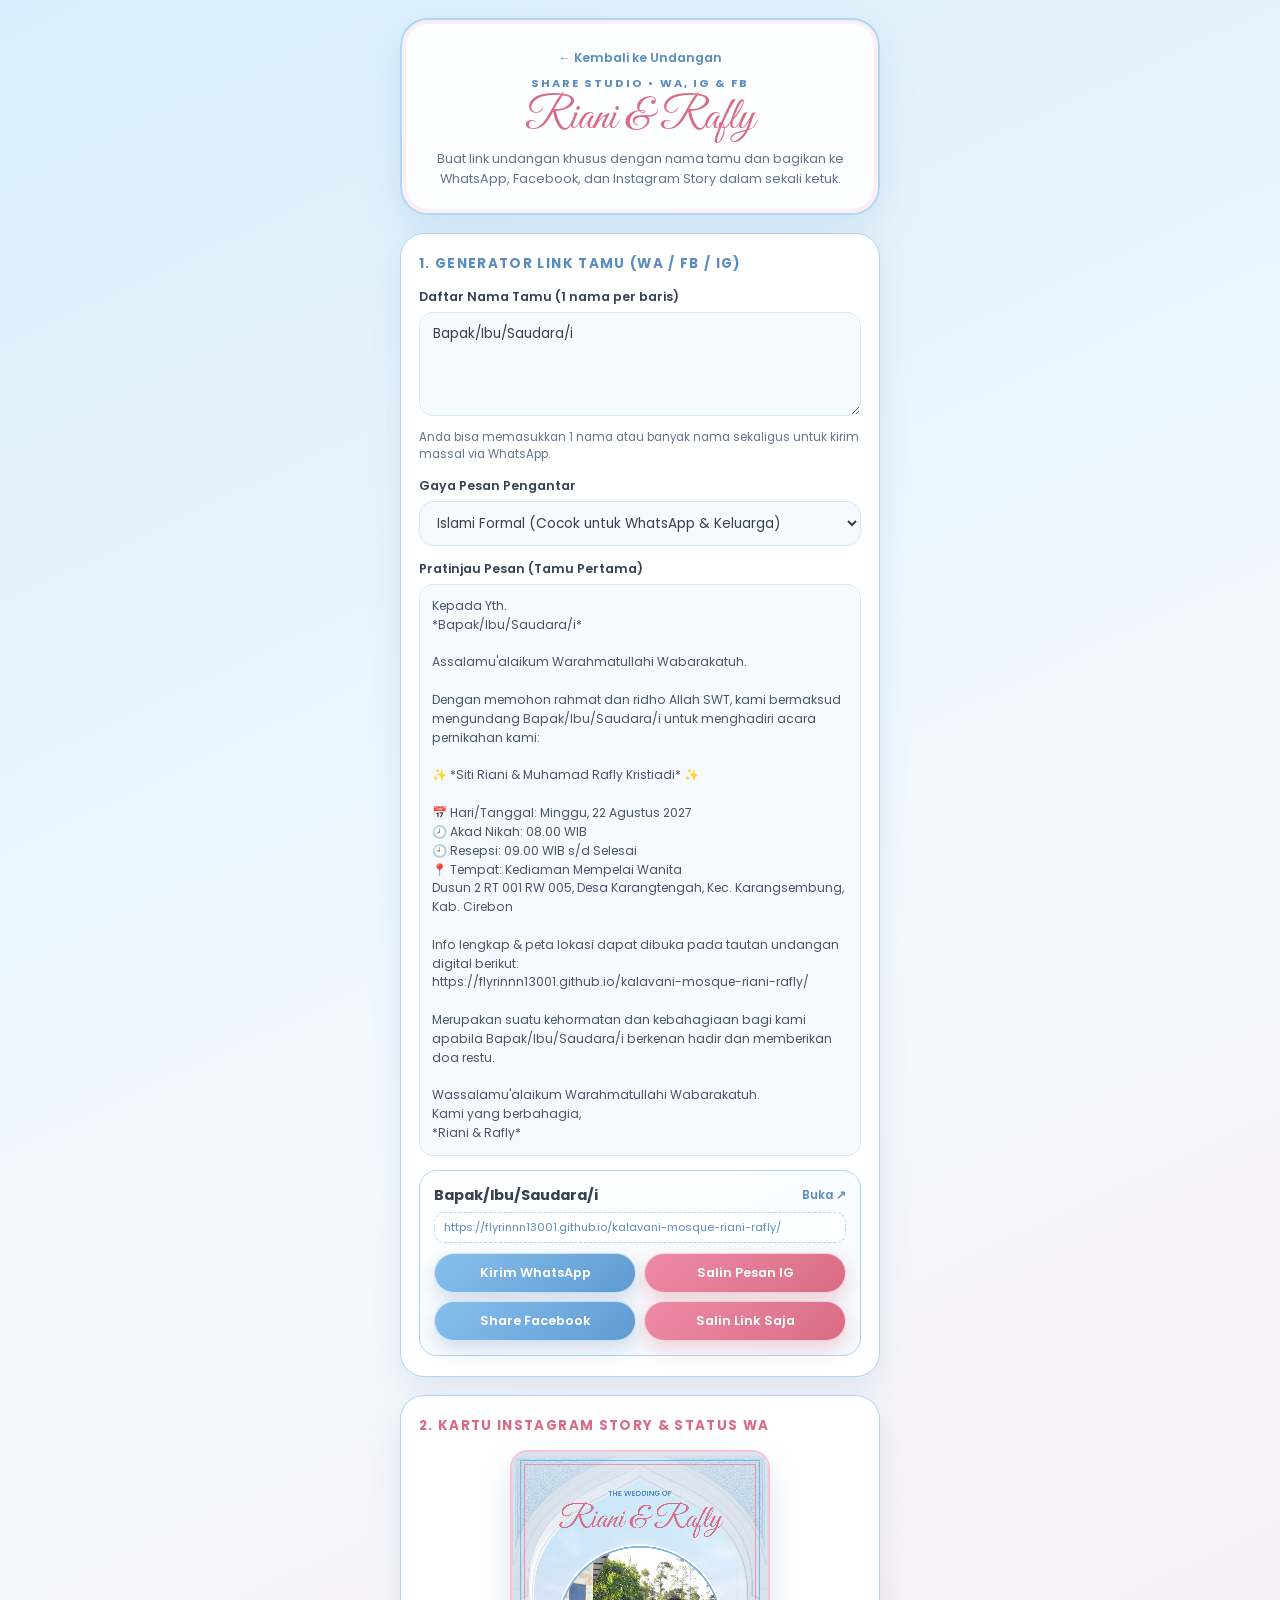
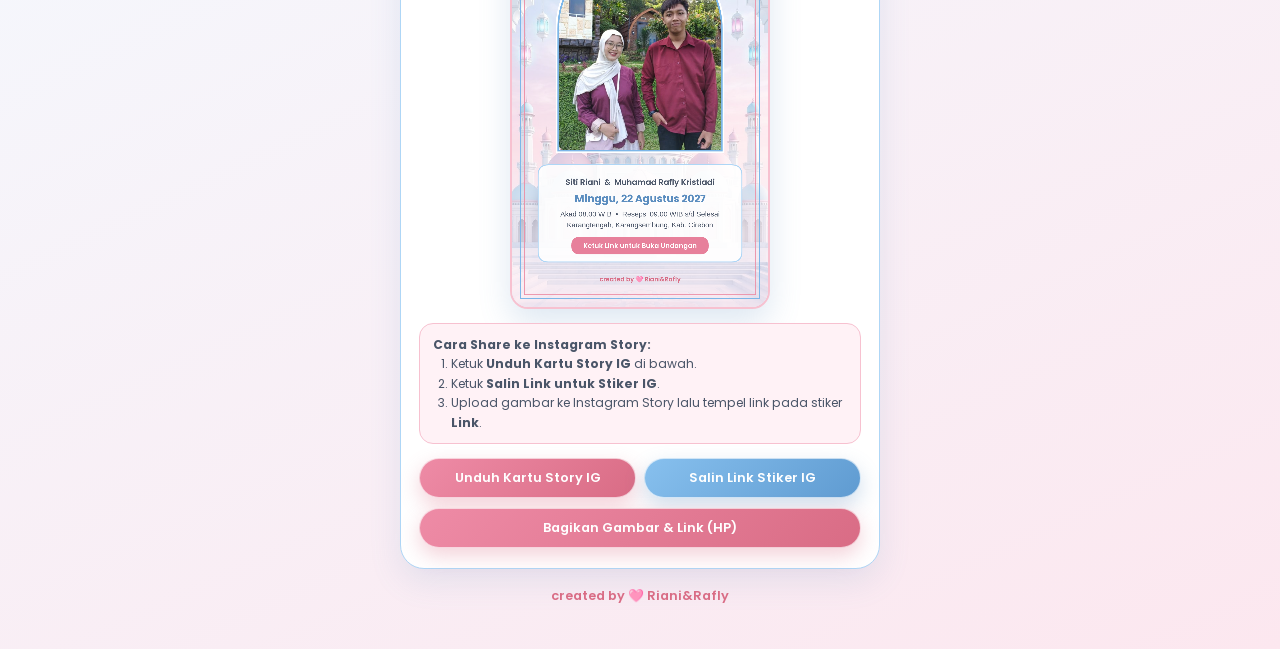
==== share.html @ 72f0a736 "Deploy Kalavani 3D Mosque Pink & Light Blue wedding invitation for Riani & Rafly with WA, IG & FB sh" ====
<!DOCTYPE html>
<html lang="id">
<head>
  <meta charset="UTF-8" />
  <meta name="viewport" content="width=device-width, initial-scale=1.0, viewport-fit=cover" />
  <meta name="theme-color" content="#AED6F6" />
  <title>Bagikan Undangan — Riani &amp; Rafly</title>
  <meta name="description" content="Generator link undangan tamu &amp; kartu Instagram Story untuk pernikahan Siti Riani &amp; Muhamad Rafly Kristiadi." />

  <meta property="og:type" content="website" />
  <meta property="og:locale" content="id_ID" />
  <meta property="og:url" content="https://flyrinnn13001.github.io/kalavani-mosque-riani-rafly/share.html" />
  <meta property="og:title" content="The Wedding of Riani &amp; Rafly — 22 Agustus 2027" />
  <meta property="og:description" content="Undangan Pernikahan Digital Siti Riani &amp; Muhamad Rafly Kristiadi." />
  <meta property="og:image" content="https://flyrinnn13001.github.io/kalavani-mosque-riani-rafly/assets/og-share.jpg" />
  <meta property="og:image:width" content="1200" />
  <meta property="og:image:height" content="630" />

  <link rel="preconnect" href="https://fonts.googleapis.com" />
  <link rel="preconnect" href="https://fonts.gstatic.com" crossorigin />
  <link href="https://fonts.googleapis.com/css2?family=Great+Vibes&family=Poppins:wght@400;500;600;700&display=swap" rel="stylesheet" />

  <style>
    :root {
      --pink-deep: #D96C85;
      --pink-primary: #E7809B;
      --pink-pastel: #F7C1D0;
      --pink-soft: #FFF2F6;
      --blue-deep: #5B8DBF;
      --blue-primary: #74B0E4;
      --blue-pastel: #AED6F6;
      --blue-soft: #F1F8FE;
      --white: #FFFFFF;
      --slate: #4A5568;
      --slate-dark: #374151;
      --slate-muted: #64748B;
    }

    *, *::before, *::after { box-sizing: border-box; margin: 0; padding: 0; }

    body {
      font-family: 'Poppins', sans-serif;
      color: var(--slate);
      background: linear-gradient(155deg, #D9EEFC 0%, #F4F9FE 48%, #FCE7EF 100%);
      min-height: 100dvh;
      padding: 18px 14px 44px;
    }

    .wrap {
      max-width: 480px;
      margin: 0 auto;
    }

    .hero-card {
      background: rgba(255, 255, 255, 0.92);
      border-radius: 28px;
      border: 2px solid var(--blue-pastel);
      box-shadow: 0 16px 40px rgba(91, 141, 191, 0.16), inset 0 0 0 4px rgba(247, 193, 208, 0.28);
      padding: 24px 20px;
      margin-bottom: 18px;
      text-align: center;
    }

    .back-link {
      display: inline-flex;
      align-items: center;
      gap: 6px;
      font-size: 0.78rem;
      font-weight: 600;
      color: var(--blue-deep);
      text-decoration: none;
      margin-bottom: 8px;
    }

    .eyebrow {
      font-size: 0.7rem;
      font-weight: 700;
      letter-spacing: 0.18em;
      text-transform: uppercase;
      color: var(--blue-deep);
    }

    .title-script {
      font-family: 'Great Vibes', cursive;
      font-size: 2.75rem;
      color: var(--pink-deep);
      font-weight: 400;
      line-height: 1.12;
      margin: 2px 0 6px;
    }

    .subtitle {
      font-size: 0.8rem;
      color: var(--slate-muted);
      line-height: 1.55;
    }

    .panel {
      background: var(--white);
      border-radius: 24px;
      border: 1.5px solid var(--blue-pastel);
      box-shadow: 0 12px 32px rgba(91, 141, 191, 0.14);
      padding: 20px 18px;
      margin-bottom: 18px;
    }

    .panel-title {
      font-size: 0.84rem;
      font-weight: 700;
      color: var(--blue-deep);
      text-transform: uppercase;
      letter-spacing: 0.1em;
      margin-bottom: 14px;
      display: flex;
      align-items: center;
      gap: 8px;
    }

    .panel-title.pink { color: var(--pink-deep); }

    label {
      display: block;
      font-size: 0.78rem;
      font-weight: 600;
      color: var(--slate-dark);
      margin-bottom: 6px;
    }

    textarea, select, input {
      width: 100%;
      font-family: inherit;
      font-size: 0.85rem;
      color: var(--slate-dark);
      background: #F6FAFE;
      border: 1.5px solid #D4EAFB;
      border-radius: 14px;
      padding: 11px 13px;
      margin-bottom: 14px;
    }

    textarea:focus, select:focus, input:focus {
      outline: none;
      border-color: var(--pink-primary);
      background: var(--white);
      box-shadow: 0 0 0 3px rgba(247, 193, 208, 0.4);
    }

    .hint {
      font-size: 0.72rem;
      color: var(--slate-muted);
      margin-top: -8px;
      margin-bottom: 14px;
    }

    .btn-pill {
      display: inline-flex;
      align-items: center;
      justify-content: center;
      gap: 7px;
      padding: 10px 16px;
      border-radius: 999px;
      border: 1.5px solid rgba(255, 255, 255, 0.65);
      font-family: inherit;
      font-size: 0.8rem;
      font-weight: 600;
      color: var(--white);
      cursor: pointer;
      text-decoration: none;
      transition: transform 0.2s ease, box-shadow 0.2s ease;
    }

    .btn-pill:active { transform: scale(0.96); }

    .btn-pink {
      background: linear-gradient(135deg, #EE8BA6, #D96C85);
      box-shadow: 0 8px 20px rgba(217, 108, 133, 0.3);
    }

    .btn-blue {
      background: linear-gradient(135deg, #87C0EE, #5F9BD1);
      box-shadow: 0 8px 20px rgba(91, 141, 191, 0.28);
    }

    .btn-full { width: 100%; }

    .guest-list {
      display: flex;
      flex-direction: column;
      gap: 12px;
      margin-top: 14px;
    }

    .guest-item {
      background: linear-gradient(150deg, #FFFFFF, #F5FAFF);
      border: 1.5px solid var(--blue-pastel);
      border-radius: 18px;
      padding: 14px;
    }

    .guest-item:nth-child(even) {
      background: linear-gradient(150deg, #FFFFFF, #FFF4F8);
      border-color: var(--pink-pastel);
    }

    .guest-item-head {
      display: flex;
      align-items: center;
      justify-content: space-between;
      gap: 8px;
      margin-bottom: 6px;
    }

    .guest-item-name {
      font-size: 0.92rem;
      font-weight: 700;
      color: var(--slate-dark);
    }

    .guest-item-url {
      font-size: 0.7rem;
      color: var(--blue-deep);
      word-break: break-all;
      background: rgba(255, 255, 255, 0.85);
      border: 1px dashed var(--blue-pastel);
      border-radius: 10px;
      padding: 6px 9px;
      margin-bottom: 10px;
    }

    .action-grid {
      display: grid;
      grid-template-columns: repeat(2, 1fr);
      gap: 8px;
    }

    .preview-msg {
      font-size: 0.76rem;
      line-height: 1.55;
      white-space: pre-wrap;
      background: #F6FAFE;
      border: 1px solid #D4EAFB;
      border-radius: 14px;
      padding: 12px;
      color: var(--slate);
      margin-bottom: 12px;
    }

    /* Instagram Story 9:16 Preview */
    .story-canvas-wrap {
      width: 100%;
      max-width: 260px;
      margin: 0 auto 14px;
      border-radius: 18px;
      overflow: hidden;
      border: 2px solid var(--pink-pastel);
      box-shadow: 0 14px 32px rgba(91, 141, 191, 0.2);
      background: #EAF4FD;
    }

    #story-canvas {
      width: 100%;
      height: auto;
      display: block;
    }

    .ig-steps {
      font-size: 0.76rem;
      line-height: 1.6;
      color: var(--slate);
      background: var(--pink-soft);
      border: 1px solid var(--pink-pastel);
      border-radius: 14px;
      padding: 11px 13px;
      margin-bottom: 14px;
    }

    .ig-steps ol { padding-left: 18px; }

    .toast {
      position: fixed;
      bottom: 24px;
      left: 50%;
      transform: translateX(-50%) translateY(16px);
      background: rgba(255, 255, 255, 0.97);
      border: 1.5px solid var(--pink-pastel);
      color: var(--pink-deep);
      font-size: 0.82rem;
      font-weight: 600;
      padding: 10px 20px;
      border-radius: 999px;
      box-shadow: 0 10px 28px rgba(91, 141, 191, 0.22);
      opacity: 0;
      pointer-events: none;
      transition: all 0.26s ease;
      z-index: 99;
      text-align: center;
      max-width: 90vw;
    }

    .toast.show { opacity: 1; transform: translateX(-50%) translateY(0); }

    .watermark {
      text-align: center;
      font-size: 0.8rem;
      font-weight: 600;
      color: var(--pink-deep);
      margin-top: 8px;
    }
  </style>
</head>
<body>
  <div class="wrap">
    <header class="hero-card">
      <a href="index.html" class="back-link">&larr; Kembali ke Undangan</a>
      <p class="eyebrow">Share Studio • WA, IG &amp; FB</p>
      <h1 class="title-script">Riani &amp; Rafly</h1>
      <p class="subtitle">Buat link undangan khusus dengan nama tamu dan bagikan ke WhatsApp, Facebook, dan Instagram Story dalam sekali ketuk.</p>
    </header>

    <!-- 1. GUEST LINK & MESSAGE GENERATOR (WA / FB / IG DM) -->
    <section class="panel">
      <h2 class="panel-title">1. Generator Link Tamu (WA / FB / IG)</h2>

      <label for="guest-names">Daftar Nama Tamu (1 nama per baris)</label>
      <textarea id="guest-names" rows="4" placeholder="Contoh:&#10;Bapak Ahmad &amp; Keluarga&#10;Sahabat SMA Riani&#10;Kak Budi &amp; Partner">Bapak/Ibu/Saudara/i</textarea>
      <p class="hint">Anda bisa memasukkan 1 nama atau banyak nama sekaligus untuk kirim massal via WhatsApp.</p>

      <label for="msg-template">Gaya Pesan Pengantar</label>
      <select id="msg-template">
        <option value="islami">Islami Formal (Cocok untuk WhatsApp &amp; Keluarga)</option>
        <option value="santai">Santai &amp; Hangat (Cocok untuk Sahabat / Teman)</option>
        <option value="sosmed">Ringkas (Cocok untuk Facebook &amp; Bio/DM Instagram)</option>
      </select>

      <label>Pratinjau Pesan (Tamu Pertama)</label>
      <div id="preview-msg" class="preview-msg"></div>

      <div id="guest-list" class="guest-list"></div>
    </section>

    <!-- 2. INSTAGRAM STORY / WA STATUS 1080x1920 CARD MAKER -->
    <section class="panel">
      <h2 class="panel-title pink">2. Kartu Instagram Story &amp; Status WA</h2>

      <div class="story-canvas-wrap">
        <canvas id="story-canvas" width="1080" height="1920"></canvas>
      </div>

      <div class="ig-steps">
        <strong>Cara Share ke Instagram Story:</strong>
        <ol>
          <li>Ketuk <strong>Unduh Kartu Story IG</strong> di bawah.</li>
          <li>Ketuk <strong>Salin Link untuk Stiker IG</strong>.</li>
          <li>Upload gambar ke Instagram Story lalu tempel link pada stiker <strong>Link</strong>.</li>
        </ol>
      </div>

      <div class="action-grid">
        <button id="btn-download-story" class="btn-pill btn-pink" type="button">Unduh Kartu Story IG</button>
        <button id="btn-copy-ig-link" class="btn-pill btn-blue" type="button">Salin Link Stiker IG</button>
      </div>
      <div style="margin-top:10px;">
        <button id="btn-native-share-story" class="btn-pill btn-pink btn-full" type="button">Bagikan Gambar &amp; Link (HP)</button>
      </div>
    </section>

    <p class="watermark">created by &#x1FA77; Riani&amp;Rafly</p>
  </div>

  <div id="toast" class="toast" role="status" aria-live="polite"></div>

  <script>
    (function () {
      'use strict';

      var BASE_URL = 'https://flyrinnn13001.github.io/kalavani-mosque-riani-rafly/';
      var namesEl = document.getElementById('guest-names');
      var tplEl = document.getElementById('msg-template');
      var previewEl = document.getElementById('preview-msg');
      var listEl = document.getElementById('guest-list');
      var toastEl = document.getElementById('toast');
      var toastTimer = null;

      function showToast(msg) {
        toastEl.textContent = msg;
        toastEl.classList.add('show');
        clearTimeout(toastTimer);
        toastTimer = setTimeout(function () { toastEl.classList.remove('show'); }, 2500);
      }

      function copyText(text) {
        if (navigator.clipboard && window.isSecureContext) {
          return navigator.clipboard.writeText(text);
        }
        return new Promise(function (resolve) {
          var ta = document.createElement('textarea');
          ta.value = text;
          ta.style.position = 'fixed';
          ta.style.top = '-9999px';
          document.body.appendChild(ta);
          ta.select();
          document.execCommand('copy');
          document.body.removeChild(ta);
          resolve();
        });
      }

      function buildGuestUrl(name) {
        var trimmed = (name || '').trim();
        if (!trimmed || trimmed === 'Bapak/Ibu/Saudara/i') return BASE_URL;
        return BASE_URL + '?to=' + encodeURIComponent(trimmed);
      }

      function buildMessage(name, mode) {
        var display = (name || 'Bapak/Ibu/Saudara/i').trim();
        var url = buildGuestUrl(display);

        if (mode === 'santai') {
          return (
            'Halo ' + display + '! ✨\n\n' +
            'Dengan penuh kebahagiaan, kami ingin berbagi kabar baik tentang hari pernikahan kami:\n\n' +
            '🩷 *Riani & Rafly* 🩵\n' +
            '📅 Minggu, 22 Agustus 2027\n' +
            '🕗 Akad: 08.00 WIB | Resepsi: 09.00 WIB s/d Selesai\n' +
            '📍 Kediaman Mempelai Wanita, Karangtengah, Karangsembung, Kab. Cirebon\n\n' +
            'Cek undangan digitalnya di sini ya:\n' + url + '\n\n' +
            'Doa dan kehadiranmu sangat berarti untuk kami! 🤍'
          );
        }

        if (mode === 'sosmed') {
          return (
            '✨ The Wedding of Riani & Rafly ✨\n' +
            'Siti Riani & Muhamad Rafly Kristiadi\n' +
            '📅 Minggu, 22 Agustus 2027 • Cirebon\n\n' +
            'Mohon doa restu untuk langkah baru kami 🩷🩵\n' +
            'Buka undangan digital:\n' + url + '\n\n' +
            '#TheWeddingOfRianiRafly #RianiRafly2027 #UndanganPernikahanDigital'
          );
        }

        return (
          'Kepada Yth.\n*' + display + '*\n\n' +
          'Assalamu\'alaikum Warahmatullahi Wabarakatuh.\n\n' +
          'Dengan memohon rahmat dan ridho Allah SWT, kami bermaksud mengundang Bapak/Ibu/Saudara/i untuk menghadiri acara pernikahan kami:\n\n' +
          '✨ *Siti Riani & Muhamad Rafly Kristiadi* ✨\n\n' +
          '📅 Hari/Tanggal: Minggu, 22 Agustus 2027\n' +
          '🕗 Akad Nikah: 08.00 WIB\n' +
          '🕘 Resepsi: 09.00 WIB s/d Selesai\n' +
          '📍 Tempat: Kediaman Mempelai Wanita\n' +
          'Dusun 2 RT 001 RW 005, Desa Karangtengah, Kec. Karangsembung, Kab. Cirebon\n\n' +
          'Info lengkap & peta lokasi dapat dibuka pada tautan undangan digital berikut:\n' +
          url + '\n\n' +
          'Merupakan suatu kehormatan dan kebahagiaan bagi kami apabila Bapak/Ibu/Saudara/i berkenan hadir dan memberikan doa restu.\n\n' +
          'Wassalamu\'alaikum Warahmatullahi Wabarakatuh.\n' +
          'Kami yang berbahagia,\n*Riani & Rafly*'
        );
      }

      function renderGuests() {
        var rawLines = (namesEl.value || '').split(/\r?\n/).map(function (s) { return s.trim(); }).filter(Boolean);
        var guests = rawLines.length ? rawLines : ['Bapak/Ibu/Saudara/i'];
        var mode = tplEl.value;

        previewEl.textContent = buildMessage(guests[0], mode);
        listEl.innerHTML = '';

        guests.forEach(function (guest) {
          var url = buildGuestUrl(guest);
          var msg = buildMessage(guest, mode);

          var card = document.createElement('div');
          card.className = 'guest-item';

          var head = document.createElement('div');
          head.className = 'guest-item-head';
          var nameSpan = document.createElement('span');
          nameSpan.className = 'guest-item-name';
          nameSpan.textContent = guest;
          var openLink = document.createElement('a');
          openLink.href = url;
          openLink.target = '_blank';
          openLink.rel = 'noopener noreferrer';
          openLink.style.cssText = 'font-size:0.72rem;font-weight:600;color:#5B8DBF;text-decoration:none;';
          openLink.textContent = 'Buka ↗';
          head.appendChild(nameSpan);
          head.appendChild(openLink);

          var urlBox = document.createElement('div');
          urlBox.className = 'guest-item-url';
          urlBox.textContent = url;

          var grid = document.createElement('div');
          grid.className = 'action-grid';

          // WhatsApp
          var waBtn = document.createElement('a');
          waBtn.className = 'btn-pill btn-blue';
          waBtn.href = 'https://wa.me/?text=' + encodeURIComponent(msg);
          waBtn.target = '_blank';
          waBtn.rel = 'noopener noreferrer';
          waBtn.textContent = 'Kirim WhatsApp';

          // Facebook
          var fbBtn = document.createElement('a');
          fbBtn.className = 'btn-pill btn-blue';
          fbBtn.href = 'https://www.facebook.com/sharer/sharer.php?u=' + encodeURIComponent(url) + '&quote=' + encodeURIComponent('The Wedding of Riani & Rafly — 22 Agustus 2027');
          fbBtn.target = '_blank';
          fbBtn.rel = 'noopener noreferrer';
          fbBtn.textContent = 'Share Facebook';

          // Instagram DM / Caption
          var igBtn = document.createElement('button');
          igBtn.type = 'button';
          igBtn.className = 'btn-pill btn-pink';
          igBtn.textContent = 'Salin Pesan IG';
          igBtn.addEventListener('click', function () {
            copyText(msg).then(function () {
              showToast('Pesan & link untuk ' + guest + ' disalin! Tempel di DM/Story IG');
            });
          });

          // Copy URL only
          var copyBtn = document.createElement('button');
          copyBtn.type = 'button';
          copyBtn.className = 'btn-pill btn-pink';
          copyBtn.textContent = 'Salin Link Saja';
          copyBtn.addEventListener('click', function () {
            copyText(url).then(function () {
              showToast('Link undangan disalin!');
            });
          });

          grid.appendChild(waBtn);
          grid.appendChild(igBtn);
          grid.appendChild(fbBtn);
          grid.appendChild(copyBtn);

          card.appendChild(head);
          card.appendChild(urlBox);
          card.appendChild(grid);
          listEl.appendChild(card);
        });
      }

      /* --------------------------------------------------------------------
         1080x1920 INSTAGRAM STORY CARD CANVAS RENDERER (ZERO GOLD)
         -------------------------------------------------------------------- */
      var canvas = document.getElementById('story-canvas');
      var ctx = canvas.getContext('2d');

      function loadImage(src) {
        return new Promise(function (resolve, reject) {
          var img = new Image();
          img.crossOrigin = 'anonymous';
          img.onload = function () { resolve(img); };
          img.onerror = reject;
          img.src = src;
        });
      }

      function drawRoundedRect(c, x, y, w, h, r) {
        c.beginPath();
        c.moveTo(x + r, y);
        c.lineTo(x + w - r, y);
        c.quadraticCurveTo(x + w, y, x + w, y + r);
        c.lineTo(x + w, y + h - r);
        c.quadraticCurveTo(x + w, y + h, x + w - r, y + h);
        c.lineTo(x + r, y + h);
        c.quadraticCurveTo(x, y + h, x, y + h - r);
        c.lineTo(x, y + r);
        c.quadraticCurveTo(x, y, x + r, y);
        c.closePath();
      }

      function renderStoryCanvas() {
        Promise.all([
          loadImage('assets/mosque/facade-main.jpg'),
          loadImage('assets/photos/couple-mempelai.jpg')
        ]).then(function (imgs) {
          var bg = imgs[0];
          var couple = imgs[1];
          var W = 1080, H = 1920;

          // 1. Background 3D pastel mosque facade
          ctx.drawImage(bg, 0, 0, W, H);

          // 2. Soft dreamy pastel veil
          var grad = ctx.createLinearGradient(0, 0, 0, H);
          grad.addColorStop(0, 'rgba(235, 246, 254, 0.72)');
          grad.addColorStop(0.45, 'rgba(255, 255, 255, 0.28)');
          grad.addColorStop(1, 'rgba(253, 234, 241, 0.85)');
          ctx.fillStyle = grad;
          ctx.fillRect(0, 0, W, H);

          // 3. Double outer frame (Light Blue & Pastel Pink)
          ctx.strokeStyle = '#7CB6E8';
          ctx.lineWidth = 6;
          ctx.strokeRect(36, 36, W - 72, H - 72);
          ctx.strokeStyle = '#EC8EA6';
          ctx.lineWidth = 3;
          ctx.strokeRect(52, 52, W - 104, H - 104);

          // 4. Header Typography
          ctx.textAlign = 'center';
          ctx.fillStyle = '#5B8DBF';
          ctx.font = '600 32px Poppins, sans-serif';
          ctx.fillText('THE WEDDING OF', W / 2, 185);

          ctx.fillStyle = '#D96C85';
          ctx.font = '400 132px "Great Vibes", Georgia, serif';
          ctx.fillText('Riani & Rafly', W / 2, 315);

          // 5. Arch Photo Frame in Center
          var px = 195, py = 400, pw = 690, ph = 860;
          ctx.save();
          ctx.beginPath();
          ctx.arc(px + pw / 2, py + pw / 2, pw / 2, Math.PI, 0, false);
          ctx.lineTo(px + pw, py + ph);
          ctx.lineTo(px, py + ph);
          ctx.closePath();

          ctx.lineWidth = 22;
          ctx.strokeStyle = '#FFFFFF';
          ctx.stroke();

          ctx.clip();
          // Draw couple centered cleanly inside arch
          ctx.drawImage(couple, px - 15, py - 35, pw + 30, (pw + 30) * (1024 / 768));
          ctx.restore();

          // Double pastel arch outlines
          ctx.beginPath();
          ctx.arc(px + pw / 2, py + pw / 2, pw / 2, Math.PI, 0, false);
          ctx.lineTo(px + pw, py + ph);
          ctx.lineTo(px, py + ph);
          ctx.closePath();
          ctx.lineWidth = 7;
          ctx.strokeStyle = '#7CB6E8';
          ctx.stroke();

          // 6. Bottom Frosted Date & Venue Card
          drawRoundedRect(ctx, 110, 1320, 860, 410, 44);
          ctx.fillStyle = 'rgba(255, 255, 255, 0.90)';
          ctx.fill();
          ctx.lineWidth = 4;
          ctx.strokeStyle = '#AED6F6';
          ctx.stroke();

          ctx.fillStyle = '#4A5568';
          ctx.font = '600 34px Poppins, sans-serif';
          ctx.fillText('Siti Riani  &  Muhamad Rafly Kristiadi', W / 2, 1405);

          ctx.fillStyle = '#5B8DBF';
          ctx.font = '700 44px Poppins, sans-serif';
          ctx.fillText('Minggu, 22 Agustus 2027', W / 2, 1478);

          ctx.fillStyle = '#4A5568';
          ctx.font = '500 30px Poppins, sans-serif';
          ctx.fillText('Akad 08.00 WIB  •  Resepsi 09.00 WIB s/d Selesai', W / 2, 1538);
          ctx.fillText('Karangtengah, Karangsembung, Kab. Cirebon', W / 2, 1584);

          // Pink CTA pill cue for IG Link Sticker
          drawRoundedRect(ctx, 250, 1624, 580, 74, 37);
          ctx.fillStyle = '#E7809B';
          ctx.fill();
          ctx.fillStyle = '#FFFFFF';
          ctx.font = '600 28px Poppins, sans-serif';
          ctx.fillText('Ketuk Link untuk Buka Undangan', W / 2, 1671);

          // Watermark
          ctx.fillStyle = '#D96C85';
          ctx.font = '600 26px Poppins, sans-serif';
          ctx.fillText('created by 🩷 Riani&Rafly', W / 2, 1812);
        }).catch(function () {
          // Graceful no-op if images still loading
        });
      }

      document.getElementById('btn-download-story').addEventListener('click', function () {
        var link = document.createElement('a');
        link.download = 'Story-IG-Riani-Rafly-2027.png';
        link.href = canvas.toDataURL('image/png');
        link.click();
        showToast('Kartu Story IG (1080×1920) diunduh!');
      });

      document.getElementById('btn-copy-ig-link').addEventListener('click', function () {
        copyText(BASE_URL).then(function () {
          showToast('Link undangan disalin! Tempel pada Stiker Link Instagram');
        });
      });

      document.getElementById('btn-native-share-story').addEventListener('click', function () {
        if (!navigator.share) {
          copyText(BASE_URL).then(function () {
            showToast('Browser desktop tidak mendukung share file langsung. Link disalin!');
          });
          return;
        }
        canvas.toBlob(function (blob) {
          var file = new File([blob], 'Undangan-Riani-Rafly.png', { type: 'image/png' });
          var payload = {
            title: 'The Wedding of Riani & Rafly',
            text: 'Undangan Pernikahan Siti Riani & Muhamad Rafly Kristiadi — 22 Agustus 2027\n' + BASE_URL,
            url: BASE_URL
          };
          if (navigator.canShare && navigator.canShare({ files: [file] })) {
            payload.files = [file];
          }
          navigator.share(payload).catch(function () {});
        }, 'image/png');
      });

      namesEl.addEventListener('input', renderGuests);
      tplEl.addEventListener('change', renderGuests);

      renderGuests();
      if (document.fonts && document.fonts.ready) {
        document.fonts.ready.then(renderStoryCanvas);
      } else {
        window.addEventListener('load', renderStoryCanvas);
      }
    })();
  </script>
</body>
</html>
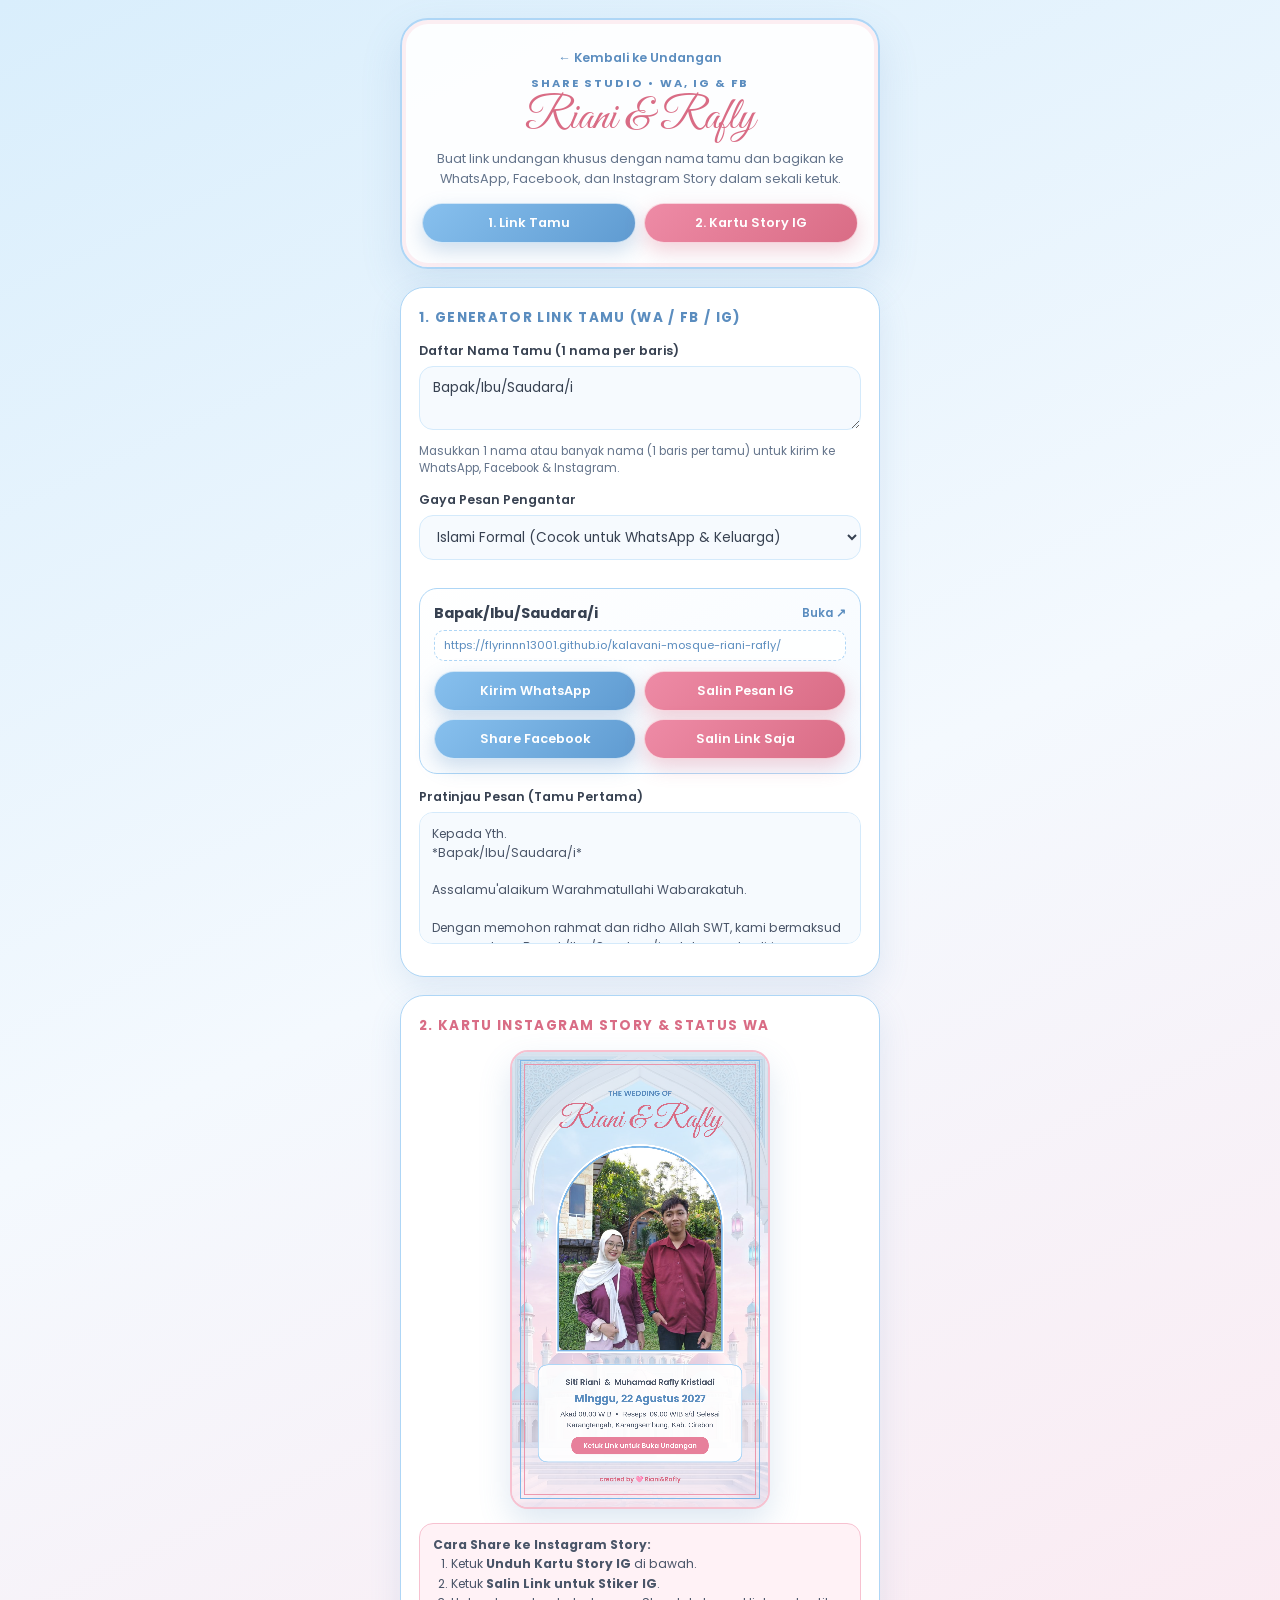
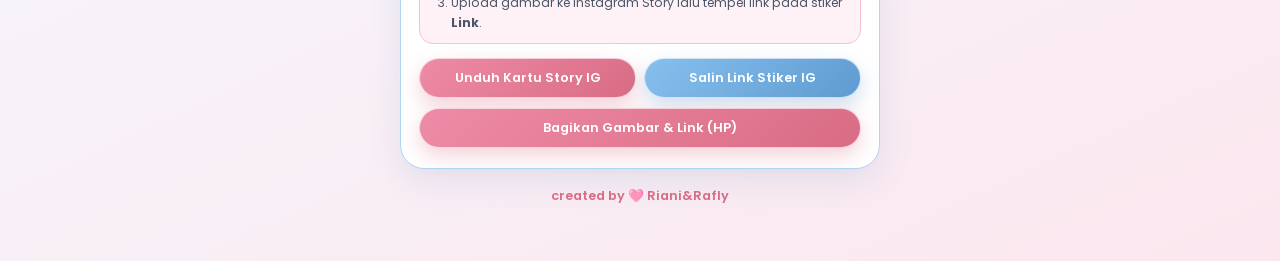
==== commit a263a88b: "Fix scroll lock, overflow-x clip, GSAP pin responsiveness, and share.html layout" ====
--- a/share.html
+++ b/share.html
@@ -38,12 +38,30 @@
 
     *, *::before, *::after { box-sizing: border-box; margin: 0; padding: 0; }
 
+    html {
+      height: auto;
+      overflow-x: hidden;
+      overflow-y: auto;
+      scroll-behavior: smooth;
+    }
+
     body {
       font-family: 'Poppins', sans-serif;
       color: var(--slate);
       background: linear-gradient(155deg, #D9EEFC 0%, #F4F9FE 48%, #FCE7EF 100%);
-      min-height: 100dvh;
-      padding: 18px 14px 44px;
+      min-height: 100vh;
+      height: auto;
+      overflow-x: hidden;
+      overflow-y: visible;
+      -webkit-overflow-scrolling: touch;
+      padding: 18px 14px 56px;
+    }
+
+    .quick-nav {
+      display: grid;
+      grid-template-columns: 1fr 1fr;
+      gap: 8px;
+      margin-top: 14px;
     }
 
     .wrap {
@@ -243,6 +261,8 @@
       padding: 12px;
       color: var(--slate);
       margin-bottom: 12px;
+      max-height: 132px;
+      overflow-y: auto;
     }
 
     /* Instagram Story 9:16 Preview */
@@ -315,15 +335,19 @@
       <p class="eyebrow">Share Studio • WA, IG &amp; FB</p>
       <h1 class="title-script">Riani &amp; Rafly</h1>
       <p class="subtitle">Buat link undangan khusus dengan nama tamu dan bagikan ke WhatsApp, Facebook, dan Instagram Story dalam sekali ketuk.</p>
+      <div class="quick-nav">
+        <a href="#bagian-tamu" class="btn-pill btn-blue">1. Link Tamu</a>
+        <a href="#bagian-story" class="btn-pill btn-pink">2. Kartu Story IG</a>
+      </div>
     </header>
 
     <!-- 1. GUEST LINK & MESSAGE GENERATOR (WA / FB / IG DM) -->
-    <section class="panel">
+    <section id="bagian-tamu" class="panel">
       <h2 class="panel-title">1. Generator Link Tamu (WA / FB / IG)</h2>
 
       <label for="guest-names">Daftar Nama Tamu (1 nama per baris)</label>
-      <textarea id="guest-names" rows="4" placeholder="Contoh:&#10;Bapak Ahmad &amp; Keluarga&#10;Sahabat SMA Riani&#10;Kak Budi &amp; Partner">Bapak/Ibu/Saudara/i</textarea>
-      <p class="hint">Anda bisa memasukkan 1 nama atau banyak nama sekaligus untuk kirim massal via WhatsApp.</p>
+      <textarea id="guest-names" rows="2" placeholder="Contoh:&#10;Bapak Ahmad &amp; Keluarga&#10;Sahabat SMA Riani&#10;Kak Budi &amp; Partner">Bapak/Ibu/Saudara/i</textarea>
+      <p class="hint">Masukkan 1 nama atau banyak nama (1 baris per tamu) untuk kirim ke WhatsApp, Facebook &amp; Instagram.</p>
 
       <label for="msg-template">Gaya Pesan Pengantar</label>
       <select id="msg-template">
@@ -332,14 +356,14 @@
         <option value="sosmed">Ringkas (Cocok untuk Facebook &amp; Bio/DM Instagram)</option>
       </select>
 
-      <label>Pratinjau Pesan (Tamu Pertama)</label>
+      <div id="guest-list" class="guest-list"></div>
+
+      <label style="margin-top:14px;">Pratinjau Pesan (Tamu Pertama)</label>
       <div id="preview-msg" class="preview-msg"></div>
-
-      <div id="guest-list" class="guest-list"></div>
     </section>
 
     <!-- 2. INSTAGRAM STORY / WA STATUS 1080x1920 CARD MAKER -->
-    <section class="panel">
+    <section id="bagian-story" class="panel">
       <h2 class="panel-title pink">2. Kartu Instagram Story &amp; Status WA</h2>
 
       <div class="story-canvas-wrap">
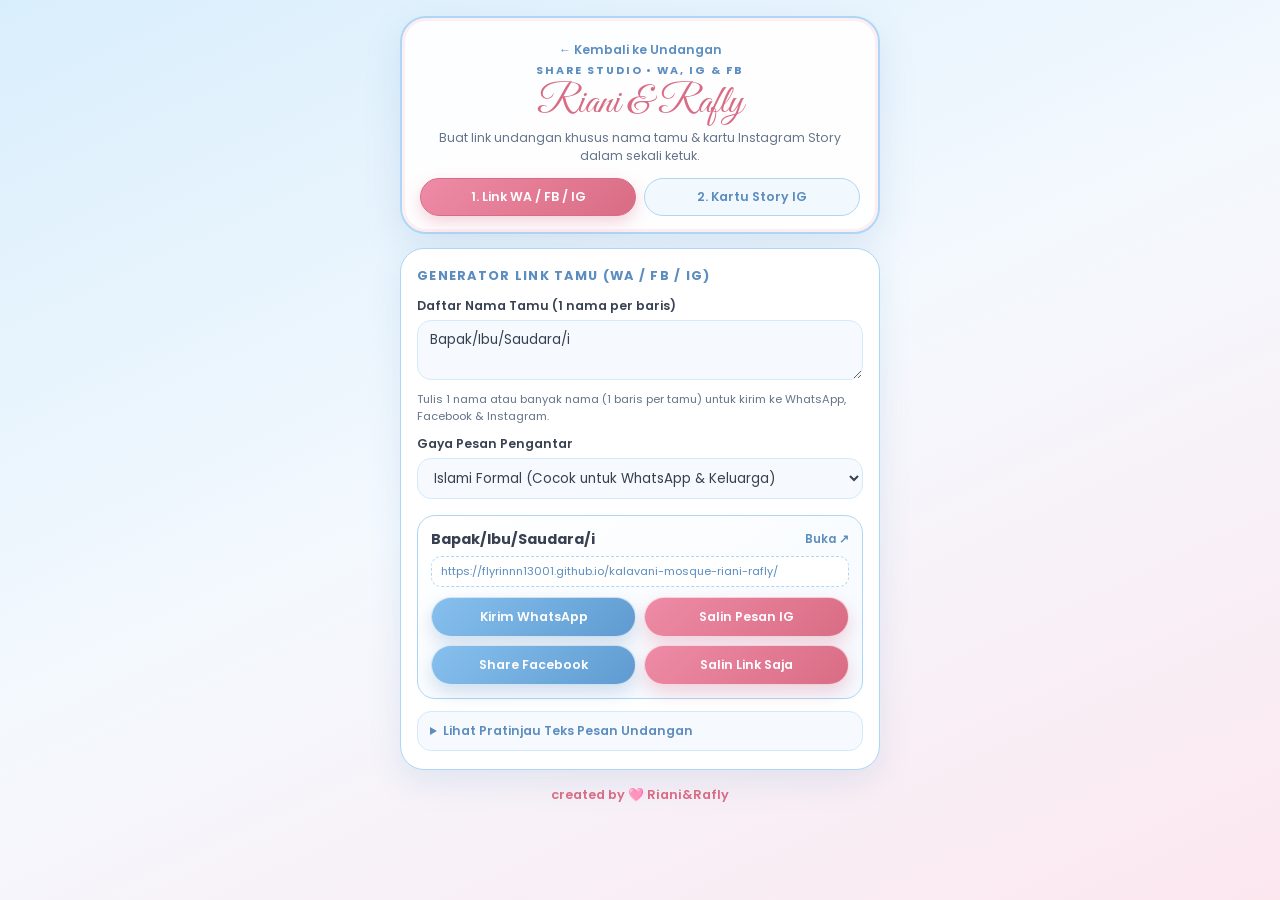
==== commit 56442759: "Remove dual html/body overflow-x trap and add instant 2-tab UI on share.html" ====
--- a/share.html
+++ b/share.html
@@ -38,10 +38,9 @@
 
     *, *::before, *::after { box-sizing: border-box; margin: 0; padding: 0; }
 
+    /* Pure native scrolling — NEVER dual overflow-x:hidden on html+body */
     html {
-      height: auto;
-      overflow-x: hidden;
-      overflow-y: auto;
+      overflow-y: scroll;
       scroll-behavior: smooth;
     }
 
@@ -50,32 +49,22 @@
       color: var(--slate);
       background: linear-gradient(155deg, #D9EEFC 0%, #F4F9FE 48%, #FCE7EF 100%);
       min-height: 100vh;
-      height: auto;
-      overflow-x: hidden;
-      overflow-y: visible;
-      -webkit-overflow-scrolling: touch;
-      padding: 18px 14px 56px;
-    }
-
-    .quick-nav {
-      display: grid;
-      grid-template-columns: 1fr 1fr;
-      gap: 8px;
-      margin-top: 14px;
+      padding: 16px 14px 64px;
     }
 
     .wrap {
       max-width: 480px;
+      width: 100%;
       margin: 0 auto;
     }
 
     .hero-card {
-      background: rgba(255, 255, 255, 0.92);
-      border-radius: 28px;
+      background: rgba(255, 255, 255, 0.94);
+      border-radius: 26px;
       border: 2px solid var(--blue-pastel);
-      box-shadow: 0 16px 40px rgba(91, 141, 191, 0.16), inset 0 0 0 4px rgba(247, 193, 208, 0.28);
-      padding: 24px 20px;
-      margin-bottom: 18px;
+      box-shadow: 0 14px 36px rgba(91, 141, 191, 0.16), inset 0 0 0 3px rgba(247, 193, 208, 0.28);
+      padding: 18px 18px 16px;
+      margin-bottom: 14px;
       text-align: center;
     }
 
@@ -83,15 +72,15 @@
       display: inline-flex;
       align-items: center;
       gap: 6px;
-      font-size: 0.78rem;
+      font-size: 0.76rem;
       font-weight: 600;
       color: var(--blue-deep);
       text-decoration: none;
-      margin-bottom: 8px;
+      margin-bottom: 4px;
     }
 
     .eyebrow {
-      font-size: 0.7rem;
+      font-size: 0.68rem;
       font-weight: 700;
       letter-spacing: 0.18em;
       text-transform: uppercase;
@@ -100,60 +89,88 @@
 
     .title-script {
       font-family: 'Great Vibes', cursive;
-      font-size: 2.75rem;
+      font-size: 2.5rem;
       color: var(--pink-deep);
       font-weight: 400;
-      line-height: 1.12;
-      margin: 2px 0 6px;
+      line-height: 1.1;
+      margin: 2px 0 4px;
     }
 
     .subtitle {
-      font-size: 0.8rem;
+      font-size: 0.77rem;
       color: var(--slate-muted);
-      line-height: 1.55;
-    }
+      line-height: 1.5;
+    }
+
+    /* Interactive 2-Tab Bar */
+    .tab-bar {
+      display: grid;
+      grid-template-columns: 1fr 1fr;
+      gap: 8px;
+      margin-top: 12px;
+    }
+
+    .tab-btn {
+      padding: 9px 10px;
+      border-radius: 999px;
+      border: 1.5px solid var(--blue-pastel);
+      background: var(--blue-soft);
+      color: var(--blue-deep);
+      font-family: inherit;
+      font-size: 0.78rem;
+      font-weight: 600;
+      cursor: pointer;
+      transition: all 0.2s ease;
+    }
+
+    .tab-btn.is-active {
+      background: linear-gradient(135deg, #EE8BA6, #D96C85);
+      border-color: var(--pink-deep);
+      color: var(--white);
+      box-shadow: 0 6px 16px rgba(217, 108, 133, 0.3);
+    }
+
+    .tab-panel { display: block; }
+    .tab-panel.is-hidden { display: none; }
 
     .panel {
       background: var(--white);
       border-radius: 24px;
       border: 1.5px solid var(--blue-pastel);
       box-shadow: 0 12px 32px rgba(91, 141, 191, 0.14);
-      padding: 20px 18px;
-      margin-bottom: 18px;
+      padding: 18px 16px;
+      margin-bottom: 16px;
     }
 
     .panel-title {
-      font-size: 0.84rem;
+      font-size: 0.8rem;
       font-weight: 700;
       color: var(--blue-deep);
       text-transform: uppercase;
       letter-spacing: 0.1em;
-      margin-bottom: 14px;
-      display: flex;
-      align-items: center;
-      gap: 8px;
+      margin-bottom: 12px;
     }
 
     .panel-title.pink { color: var(--pink-deep); }
 
     label {
       display: block;
-      font-size: 0.78rem;
+      font-size: 0.76rem;
       font-weight: 600;
       color: var(--slate-dark);
-      margin-bottom: 6px;
+      margin-bottom: 5px;
     }
 
     textarea, select, input {
       width: 100%;
       font-family: inherit;
-      font-size: 0.85rem;
+      font-size: 0.84rem;
       color: var(--slate-dark);
       background: #F6FAFE;
       border: 1.5px solid #D4EAFB;
       border-radius: 14px;
-      padding: 11px 13px;
-      margin-bottom: 14px;
+      padding: 9px 12px;
+      margin-bottom: 10px;
     }
 
     textarea:focus, select:focus, input:focus {
@@ -164,39 +181,39 @@
     }
 
     .hint {
-      font-size: 0.72rem;
+      font-size: 0.7rem;
       color: var(--slate-muted);
-      margin-top: -8px;
-      margin-bottom: 14px;
+      margin-top: -6px;
+      margin-bottom: 10px;
     }
 
     .btn-pill {
       display: inline-flex;
       align-items: center;
       justify-content: center;
-      gap: 7px;
-      padding: 10px 16px;
+      gap: 6px;
+      padding: 10px 14px;
       border-radius: 999px;
       border: 1.5px solid rgba(255, 255, 255, 0.65);
       font-family: inherit;
-      font-size: 0.8rem;
+      font-size: 0.78rem;
       font-weight: 600;
       color: var(--white);
       cursor: pointer;
       text-decoration: none;
-      transition: transform 0.2s ease, box-shadow 0.2s ease;
+      transition: transform 0.2s ease;
     }
 
     .btn-pill:active { transform: scale(0.96); }
 
     .btn-pink {
       background: linear-gradient(135deg, #EE8BA6, #D96C85);
-      box-shadow: 0 8px 20px rgba(217, 108, 133, 0.3);
+      box-shadow: 0 8px 18px rgba(217, 108, 133, 0.28);
     }
 
     .btn-blue {
       background: linear-gradient(135deg, #87C0EE, #5F9BD1);
-      box-shadow: 0 8px 20px rgba(91, 141, 191, 0.28);
+      box-shadow: 0 8px 18px rgba(91, 141, 191, 0.26);
     }
 
     .btn-full { width: 100%; }
@@ -204,15 +221,15 @@
     .guest-list {
       display: flex;
       flex-direction: column;
-      gap: 12px;
-      margin-top: 14px;
+      gap: 10px;
+      margin-top: 6px;
     }
 
     .guest-item {
       background: linear-gradient(150deg, #FFFFFF, #F5FAFF);
       border: 1.5px solid var(--blue-pastel);
       border-radius: 18px;
-      padding: 14px;
+      padding: 13px;
     }
 
     .guest-item:nth-child(even) {
@@ -229,16 +246,16 @@
     }
 
     .guest-item-name {
-      font-size: 0.92rem;
+      font-size: 0.9rem;
       font-weight: 700;
       color: var(--slate-dark);
     }
 
     .guest-item-url {
-      font-size: 0.7rem;
+      font-size: 0.69rem;
       color: var(--blue-deep);
       word-break: break-all;
-      background: rgba(255, 255, 255, 0.85);
+      background: rgba(255, 255, 255, 0.88);
       border: 1px dashed var(--blue-pastel);
       border-radius: 10px;
       padding: 6px 9px;
@@ -251,25 +268,36 @@
       gap: 8px;
     }
 
-    .preview-msg {
-      font-size: 0.76rem;
-      line-height: 1.55;
-      white-space: pre-wrap;
+    details.preview-details {
+      margin-top: 12px;
       background: #F6FAFE;
       border: 1px solid #D4EAFB;
       border-radius: 14px;
-      padding: 12px;
+      padding: 10px 12px;
+    }
+
+    details.preview-details summary {
+      font-size: 0.76rem;
+      font-weight: 600;
+      color: var(--blue-deep);
+      cursor: pointer;
+    }
+
+    .preview-msg {
+      margin-top: 8px;
+      font-size: 0.74rem;
+      line-height: 1.55;
+      white-space: pre-wrap;
       color: var(--slate);
-      margin-bottom: 12px;
-      max-height: 132px;
+      max-height: 180px;
       overflow-y: auto;
     }
 
     /* Instagram Story 9:16 Preview */
     .story-canvas-wrap {
       width: 100%;
-      max-width: 260px;
-      margin: 0 auto 14px;
+      max-width: 240px;
+      margin: 0 auto 12px;
       border-radius: 18px;
       overflow: hidden;
       border: 2px solid var(--pink-pastel);
@@ -284,14 +312,14 @@
     }
 
     .ig-steps {
-      font-size: 0.76rem;
-      line-height: 1.6;
+      font-size: 0.75rem;
+      line-height: 1.55;
       color: var(--slate);
       background: var(--pink-soft);
       border: 1px solid var(--pink-pastel);
       border-radius: 14px;
-      padding: 11px 13px;
-      margin-bottom: 14px;
+      padding: 10px 13px;
+      margin-bottom: 12px;
     }
 
     .ig-steps ol { padding-left: 18px; }
@@ -324,7 +352,7 @@
       font-size: 0.8rem;
       font-weight: 600;
       color: var(--pink-deep);
-      margin-top: 8px;
+      margin-top: 10px;
     }
   </style>
 </head>
@@ -334,20 +362,21 @@
       <a href="index.html" class="back-link">&larr; Kembali ke Undangan</a>
       <p class="eyebrow">Share Studio • WA, IG &amp; FB</p>
       <h1 class="title-script">Riani &amp; Rafly</h1>
-      <p class="subtitle">Buat link undangan khusus dengan nama tamu dan bagikan ke WhatsApp, Facebook, dan Instagram Story dalam sekali ketuk.</p>
-      <div class="quick-nav">
-        <a href="#bagian-tamu" class="btn-pill btn-blue">1. Link Tamu</a>
-        <a href="#bagian-story" class="btn-pill btn-pink">2. Kartu Story IG</a>
+      <p class="subtitle">Buat link undangan khusus nama tamu &amp; kartu Instagram Story dalam sekali ketuk.</p>
+
+      <div class="tab-bar" role="tablist">
+        <button id="tab-tamu" class="tab-btn is-active" type="button" role="tab" aria-selected="true">1. Link WA / FB / IG</button>
+        <button id="tab-story" class="tab-btn" type="button" role="tab" aria-selected="false">2. Kartu Story IG</button>
       </div>
     </header>
 
-    <!-- 1. GUEST LINK & MESSAGE GENERATOR (WA / FB / IG DM) -->
-    <section id="bagian-tamu" class="panel">
-      <h2 class="panel-title">1. Generator Link Tamu (WA / FB / IG)</h2>
+    <!-- TAB 1: GUEST LINK & MESSAGE GENERATOR (WA / FB / IG DM) -->
+    <section id="panel-tamu" class="panel tab-panel">
+      <h2 class="panel-title">Generator Link Tamu (WA / FB / IG)</h2>
 
       <label for="guest-names">Daftar Nama Tamu (1 nama per baris)</label>
-      <textarea id="guest-names" rows="2" placeholder="Contoh:&#10;Bapak Ahmad &amp; Keluarga&#10;Sahabat SMA Riani&#10;Kak Budi &amp; Partner">Bapak/Ibu/Saudara/i</textarea>
-      <p class="hint">Masukkan 1 nama atau banyak nama (1 baris per tamu) untuk kirim ke WhatsApp, Facebook &amp; Instagram.</p>
+      <textarea id="guest-names" rows="2" placeholder="Contoh:&#10;Bapak Ahmad &amp; Keluarga&#10;Sahabat SMA Riani">Bapak/Ibu/Saudara/i</textarea>
+      <p class="hint">Tulis 1 nama atau banyak nama (1 baris per tamu) untuk kirim ke WhatsApp, Facebook &amp; Instagram.</p>
 
       <label for="msg-template">Gaya Pesan Pengantar</label>
       <select id="msg-template">
@@ -356,15 +385,18 @@
         <option value="sosmed">Ringkas (Cocok untuk Facebook &amp; Bio/DM Instagram)</option>
       </select>
 
+      <!-- Share Action Cards IMMEDIATELY Visible Above the Fold -->
       <div id="guest-list" class="guest-list"></div>
 
-      <label style="margin-top:14px;">Pratinjau Pesan (Tamu Pertama)</label>
-      <div id="preview-msg" class="preview-msg"></div>
+      <details class="preview-details">
+        <summary>Lihat Pratinjau Teks Pesan Undangan</summary>
+        <div id="preview-msg" class="preview-msg"></div>
+      </details>
     </section>
 
-    <!-- 2. INSTAGRAM STORY / WA STATUS 1080x1920 CARD MAKER -->
-    <section id="bagian-story" class="panel">
-      <h2 class="panel-title pink">2. Kartu Instagram Story &amp; Status WA</h2>
+    <!-- TAB 2: INSTAGRAM STORY / WA STATUS 1080x1920 CARD MAKER -->
+    <section id="panel-story" class="panel tab-panel is-hidden">
+      <h2 class="panel-title pink">Kartu Instagram Story &amp; Status WA</h2>
 
       <div class="story-canvas-wrap">
         <canvas id="story-canvas" width="1080" height="1920"></canvas>
@@ -374,7 +406,7 @@
         <strong>Cara Share ke Instagram Story:</strong>
         <ol>
           <li>Ketuk <strong>Unduh Kartu Story IG</strong> di bawah.</li>
-          <li>Ketuk <strong>Salin Link untuk Stiker IG</strong>.</li>
+          <li>Ketuk <strong>Salin Link Stiker IG</strong>.</li>
           <li>Upload gambar ke Instagram Story lalu tempel link pada stiker <strong>Link</strong>.</li>
         </ol>
       </div>
@@ -404,6 +436,26 @@
       var listEl = document.getElementById('guest-list');
       var toastEl = document.getElementById('toast');
       var toastTimer = null;
+
+      // Tab Switching
+      var tabTamu = document.getElementById('tab-tamu');
+      var tabStory = document.getElementById('tab-story');
+      var panelTamu = document.getElementById('panel-tamu');
+      var panelStory = document.getElementById('panel-story');
+
+      function switchTab(target) {
+        var isStory = target === 'story';
+        tabTamu.classList.toggle('is-active', !isStory);
+        tabStory.classList.toggle('is-active', isStory);
+        tabTamu.setAttribute('aria-selected', !isStory ? 'true' : 'false');
+        tabStory.setAttribute('aria-selected', isStory ? 'true' : 'false');
+        panelTamu.classList.toggle('is-hidden', isStory);
+        panelStory.classList.toggle('is-hidden', !isStory);
+        if (isStory) renderStoryCanvas();
+      }
+
+      tabTamu.addEventListener('click', function () { switchTab('tamu'); });
+      tabStory.addEventListener('click', function () { switchTab('story'); });
 
       function showToast(msg) {
         toastEl.textContent = msg;
@@ -517,7 +569,6 @@
           var grid = document.createElement('div');
           grid.className = 'action-grid';
 
-          // WhatsApp
           var waBtn = document.createElement('a');
           waBtn.className = 'btn-pill btn-blue';
           waBtn.href = 'https://wa.me/?text=' + encodeURIComponent(msg);
@@ -525,7 +576,6 @@
           waBtn.rel = 'noopener noreferrer';
           waBtn.textContent = 'Kirim WhatsApp';
 
-          // Facebook
           var fbBtn = document.createElement('a');
           fbBtn.className = 'btn-pill btn-blue';
           fbBtn.href = 'https://www.facebook.com/sharer/sharer.php?u=' + encodeURIComponent(url) + '&quote=' + encodeURIComponent('The Wedding of Riani & Rafly — 22 Agustus 2027');
@@ -533,7 +583,6 @@
           fbBtn.rel = 'noopener noreferrer';
           fbBtn.textContent = 'Share Facebook';
 
-          // Instagram DM / Caption
           var igBtn = document.createElement('button');
           igBtn.type = 'button';
           igBtn.className = 'btn-pill btn-pink';
@@ -544,7 +593,6 @@
             });
           });
 
-          // Copy URL only
           var copyBtn = document.createElement('button');
           copyBtn.type = 'button';
           copyBtn.className = 'btn-pill btn-pink';
@@ -567,11 +615,10 @@
         });
       }
 
-      /* --------------------------------------------------------------------
-         1080x1920 INSTAGRAM STORY CARD CANVAS RENDERER (ZERO GOLD)
-         -------------------------------------------------------------------- */
+      /* 1080x1920 INSTAGRAM STORY CARD CANVAS RENDERER (ZERO GOLD) */
       var canvas = document.getElementById('story-canvas');
       var ctx = canvas.getContext('2d');
+      var storyRendered = false;
 
       function loadImage(src) {
         return new Promise(function (resolve, reject) {
@@ -598,18 +645,18 @@
       }
 
       function renderStoryCanvas() {
+        if (storyRendered) return;
         Promise.all([
           loadImage('assets/mosque/facade-main.jpg'),
           loadImage('assets/photos/couple-mempelai.jpg')
         ]).then(function (imgs) {
+          storyRendered = true;
           var bg = imgs[0];
           var couple = imgs[1];
           var W = 1080, H = 1920;
 
-          // 1. Background 3D pastel mosque facade
           ctx.drawImage(bg, 0, 0, W, H);
 
-          // 2. Soft dreamy pastel veil
           var grad = ctx.createLinearGradient(0, 0, 0, H);
           grad.addColorStop(0, 'rgba(235, 246, 254, 0.72)');
           grad.addColorStop(0.45, 'rgba(255, 255, 255, 0.28)');
@@ -617,7 +664,6 @@
           ctx.fillStyle = grad;
           ctx.fillRect(0, 0, W, H);
 
-          // 3. Double outer frame (Light Blue & Pastel Pink)
           ctx.strokeStyle = '#7CB6E8';
           ctx.lineWidth = 6;
           ctx.strokeRect(36, 36, W - 72, H - 72);
@@ -625,7 +671,6 @@
           ctx.lineWidth = 3;
           ctx.strokeRect(52, 52, W - 104, H - 104);
 
-          // 4. Header Typography
           ctx.textAlign = 'center';
           ctx.fillStyle = '#5B8DBF';
           ctx.font = '600 32px Poppins, sans-serif';
@@ -635,7 +680,6 @@
           ctx.font = '400 132px "Great Vibes", Georgia, serif';
           ctx.fillText('Riani & Rafly', W / 2, 315);
 
-          // 5. Arch Photo Frame in Center
           var px = 195, py = 400, pw = 690, ph = 860;
           ctx.save();
           ctx.beginPath();
@@ -649,11 +693,9 @@
           ctx.stroke();
 
           ctx.clip();
-          // Draw couple centered cleanly inside arch
           ctx.drawImage(couple, px - 15, py - 35, pw + 30, (pw + 30) * (1024 / 768));
           ctx.restore();
 
-          // Double pastel arch outlines
           ctx.beginPath();
           ctx.arc(px + pw / 2, py + pw / 2, pw / 2, Math.PI, 0, false);
           ctx.lineTo(px + pw, py + ph);
@@ -663,7 +705,6 @@
           ctx.strokeStyle = '#7CB6E8';
           ctx.stroke();
 
-          // 6. Bottom Frosted Date & Venue Card
           drawRoundedRect(ctx, 110, 1320, 860, 410, 44);
           ctx.fillStyle = 'rgba(255, 255, 255, 0.90)';
           ctx.fill();
@@ -684,7 +725,6 @@
           ctx.fillText('Akad 08.00 WIB  •  Resepsi 09.00 WIB s/d Selesai', W / 2, 1538);
           ctx.fillText('Karangtengah, Karangsembung, Kab. Cirebon', W / 2, 1584);
 
-          // Pink CTA pill cue for IG Link Sticker
           drawRoundedRect(ctx, 250, 1624, 580, 74, 37);
           ctx.fillStyle = '#E7809B';
           ctx.fill();
@@ -692,13 +732,10 @@
           ctx.font = '600 28px Poppins, sans-serif';
           ctx.fillText('Ketuk Link untuk Buka Undangan', W / 2, 1671);
 
-          // Watermark
           ctx.fillStyle = '#D96C85';
           ctx.font = '600 26px Poppins, sans-serif';
           ctx.fillText('created by 🩷 Riani&Rafly', W / 2, 1812);
-        }).catch(function () {
-          // Graceful no-op if images still loading
-        });
+        }).catch(function () {});
       }
 
       document.getElementById('btn-download-story').addEventListener('click', function () {
@@ -740,11 +777,6 @@
       tplEl.addEventListener('change', renderGuests);
 
       renderGuests();
-      if (document.fonts && document.fonts.ready) {
-        document.fonts.ready.then(renderStoryCanvas);
-      } else {
-        window.addEventListener('load', renderStoryCanvas);
-      }
     })();
   </script>
 </body>
